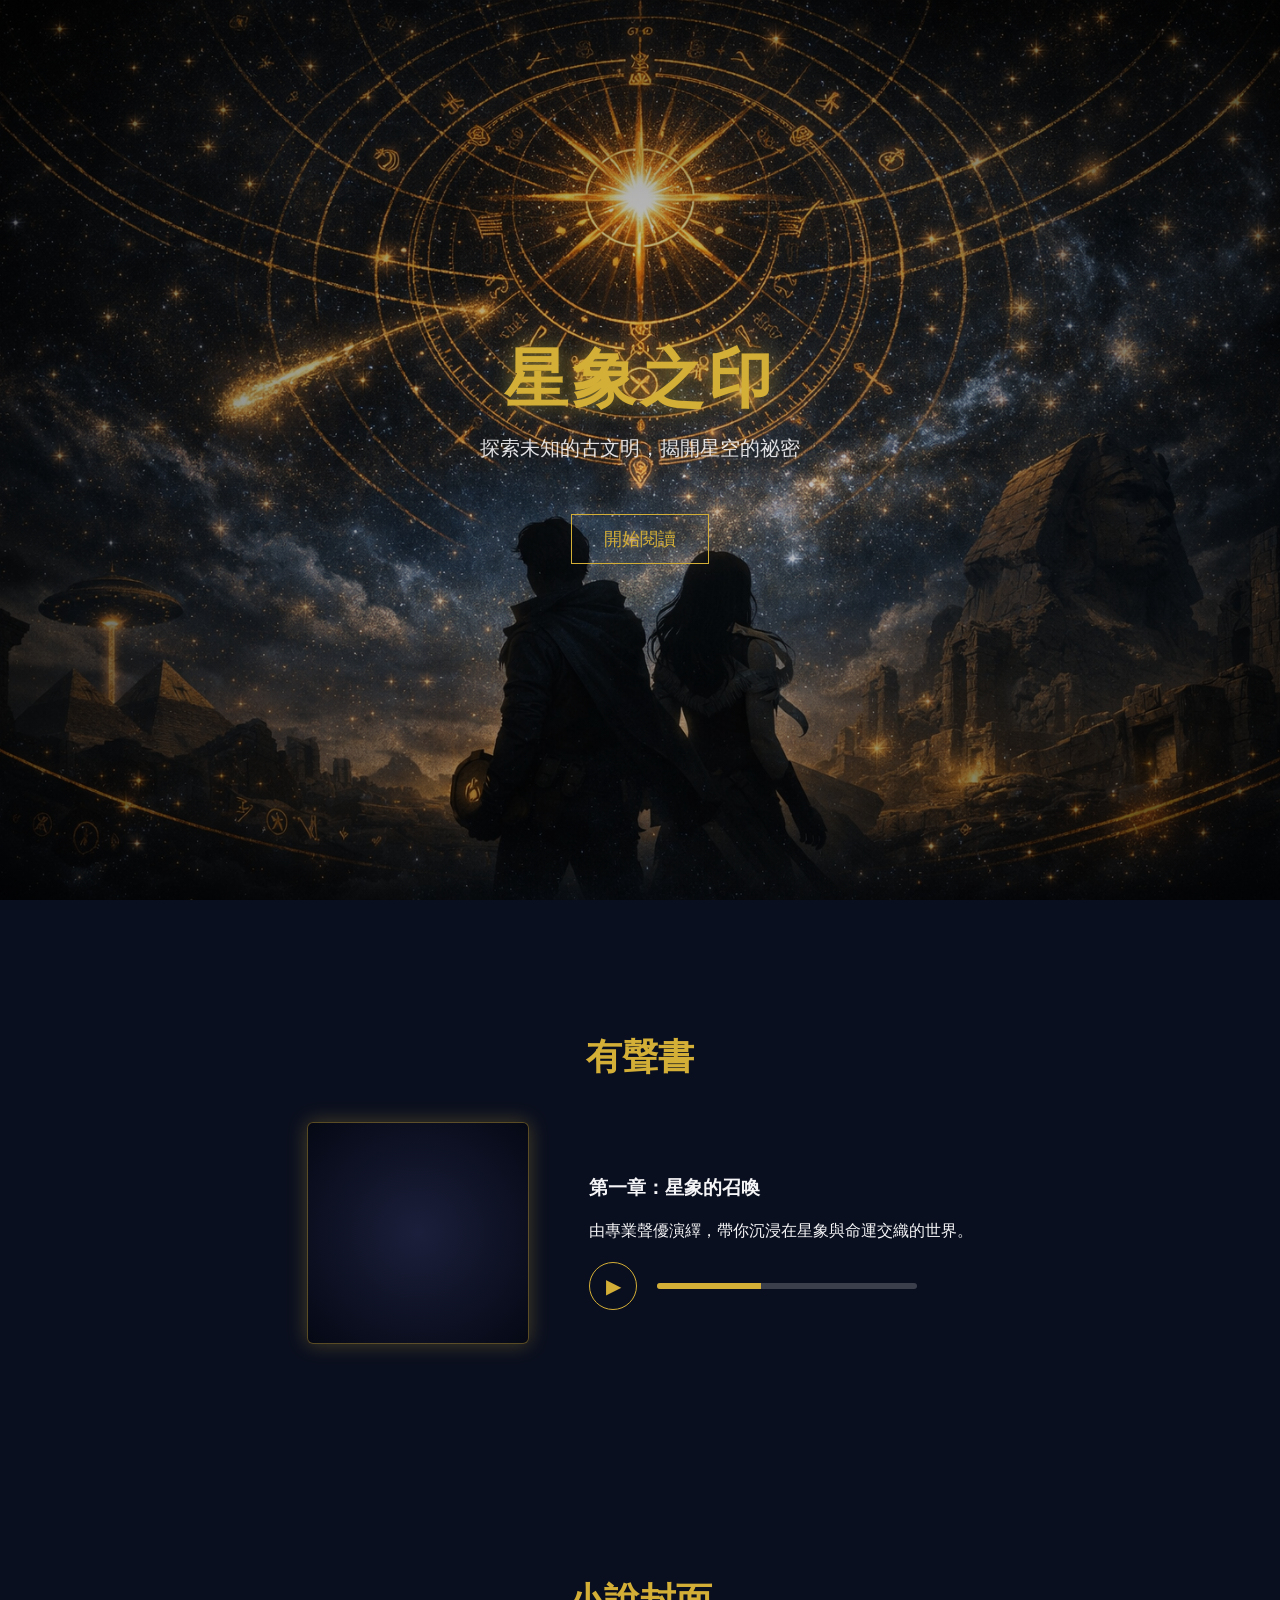
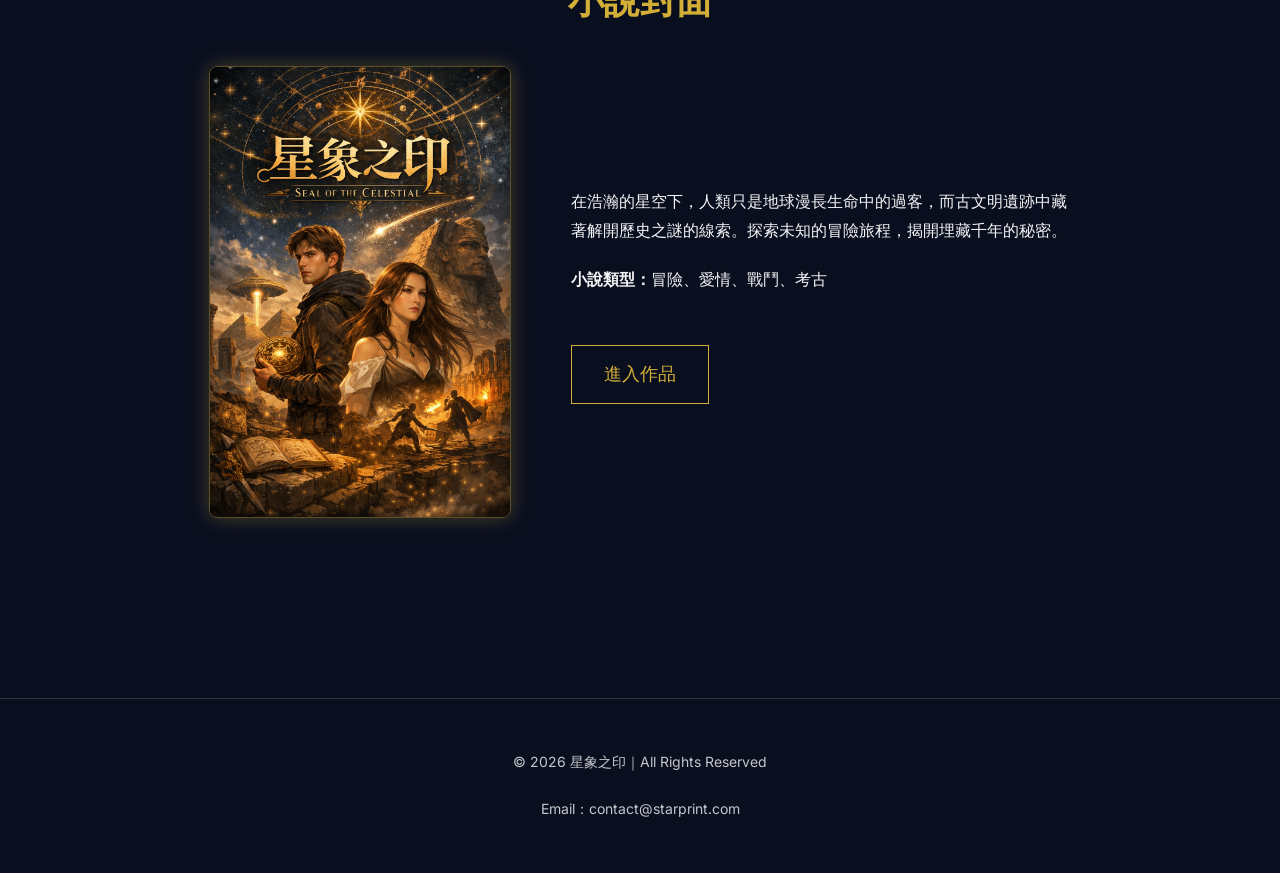
==== index.html @ 4bf5ec15 "init" ====
<!DOCTYPE html>
<html lang="zh-Hant">
<head>
  <meta charset="UTF-8">
  <meta name="viewport" content="width=device-width, initial-scale=1.0">
  <title>星象之印｜官方網站</title>
  <link href="https://fonts.googleapis.com/css2?family=Playfair+Display:wght@400;600&family=Inter:wght@300;400;600&display=swap" rel="stylesheet">
  <link rel="stylesheet" href="style.css">
</head>
<body>

  <!-- 星點粒子 + 星軌 -->
  <div id="starfield"></div>
  <canvas id="startrail"></canvas>

  <!-- Hero 區（無文字背景圖） -->
  <section class="hero">
    <div class="hero-overlay"></div>
    <div class="hero-content">
      <h1>星象之印</h1>
      <p class="subtitle">探索未知的古文明，揭開星空的祕密</p>
      <a href="#characters" class="btn">開始閱讀</a>
    </div>
  </section>

  <!-- 有聲書區 -->
  <section class="audiobook">
    <h2>有聲書</h2>

    <div class="audio-container">
      <div class="audio-cover"></div>

      <div class="audio-info">
        <h3>第一章：星象的召喚</h3>
        <p>由專業聲優演繹，帶你沉浸在星象與命運交織的世界。</p>

        <div class="audio-player">
          <button class="play-btn">▶</button>
          <div class="progress-bar">
            <div class="progress"></div>
          </div>
        </div>
      </div>
    </div>
  </section>

  <!-- 封面展示區（使用無文字封面） -->
  <section class="cover">
    <h2>小說封面</h2>
    <div class="cover-container">
      <img src="cover-main.jpg" alt="星象之印封面">
      <div class="cover-text">
        <p>在浩瀚的星空下，人類只是地球漫長生命中的過客，而古文明遺跡中藏著解開歷史之謎的線索。探索未知的冒險旅程，揭開埋藏千年的秘密。</p>
        <p><strong>小說類型：</strong>冒險、愛情、戰鬥、考古</p>
        <a href="chapter-list.html" class="btn">進入作品</a>
      </div>
    </div>
  </section>

  <footer>
    <p>© 2026 星象之印｜All Rights Reserved</p>
    <p>Email：contact@starprint.com</p>
  </footer>

  <script src="star.js"></script>
</body>
</html>
---- style.css ----
body {
  margin: 0;
  font-family: 'Inter', sans-serif;
  background-color: #0A0F1F;
  color: #F5F5F7;
  overflow-x: hidden;
}

/* 星點粒子背景 */
#starfield {
  position: fixed;
  top: 0; left: 0;
  width: 100%; height: 100%;
  pointer-events: none;
  z-index: -2;
}

/* 星軌動畫 Canvas */
#startrail {
  position: fixed;
  top: 0; left: 0;
  width: 100%; height: 100%;
  pointer-events: none;
  z-index: -1;
}

/* Hero 區：使用無文字背景圖 hero-stars.jpg */
.hero {
  position: relative;
  height: 100vh;
  background: url('hero-stars.jpg') center/cover no-repeat;
  display: flex;
  justify-content: center;
  align-items: center;
  text-align: center;
  animation: fadeIn 1.8s ease-out;
}

/* 上面加一層漸層，讓文字更清楚 */
.hero-overlay {
  position: absolute;
  inset: 0;
  background: radial-gradient(circle at center, rgba(0,0,0,0.1), rgba(0,0,0,0.7));
}

.hero-content {
  position: relative;
  z-index: 1;
}

.hero h1 {
  font-family: 'Playfair Display', serif;
  font-size: 64px;
  color: #D4AF37;
  margin: 0;
  letter-spacing: 4px;
  text-shadow: 0 0 20px rgba(212,175,55,0.6);
}

.subtitle {
  margin-top: 12px;
  font-size: 20px;
  opacity: 0.9;
}

.btn {
  display: inline-block;
  margin-top: 32px;
  padding: 12px 32px;
  border: 1px solid #D4AF37;
  color: #D4AF37;
  text-decoration: none;
  font-size: 18px;
  transition: 0.3s;
  position: relative;
  overflow: hidden;
}

.btn:hover {
  background-color: #D4AF37;
  color: #0A0F1F;
  box-shadow: 0 0 20px rgba(212,175,55,0.6);
}

/* 角色介紹區：使用無文字立繪 */
.characters {
  padding: 100px 10%;
  text-align: center;
  animation: slideUp 1.5s ease-out;
}

.characters h2 {
  font-family: 'Playfair Display', serif;
  font-size: 36px;
  color: #D4AF37;
  margin-bottom: 40px;
}

.char-container {
  display: flex;
  justify-content: center;
  gap: 60px;
  flex-wrap: wrap;
}

.char-card {
  width: 280px;
  background: rgba(255,255,255,0.05);
  border: 1px solid rgba(212,175,55,0.3);
  border-radius: 8px;
  padding: 20px;
  transition: 0.3s;
  animation: fadeIn 2s ease-out;
}

.char-card:hover {
  transform: translateY(-6px);
  box-shadow: 0 0 20px rgba(212,175,55,0.3);
}

.char-card img {
  width: 100%;
  border-radius: 6px;
  margin-bottom: 16px;
  display: block;
}

.char-card h3 {
  font-family: 'Playfair Display', serif;
  color: #D4AF37;
  margin-bottom: 10px;
}

.char-card p {
  line-height: 1.8;
  font-size: 16px;
}

/* 有聲書區 */
.audiobook {
  padding: 100px 10%;
  text-align: center;
  animation: fadeIn 2s ease-out;
}

.audiobook h2 {
  font-family: 'Playfair Display', serif;
  font-size: 36px;
  color: #D4AF37;
  margin-bottom: 40px;
}

.audio-container {
  display: flex;
  justify-content: center;
  align-items: center;
  gap: 60px;
  flex-wrap: wrap;
}

.audio-cover {
  width: 220px;
  height: 220px;
  background: radial-gradient(circle at center, #1b1f3b, #050814);
  border: 1px solid rgba(212,175,55,0.4);
  border-radius: 6px;
  box-shadow: 0 0 20px rgba(212,175,55,0.3);
  animation: float 4s ease-in-out infinite;
}

.audio-info {
  max-width: 400px;
  text-align: left;
}

.audio-player {
  display: flex;
  align-items: center;
  gap: 20px;
  margin-top: 20px;
}

.play-btn {
  width: 48px;
  height: 48px;
  border-radius: 50%;
  border: 1px solid #D4AF37;
  background: transparent;
  color: #D4AF37;
  font-size: 20px;
  cursor: pointer;
  transition: 0.3s;
}

.play-btn:hover {
  background: #D4AF37;
  color: #0A0F1F;
}

.progress-bar {
  width: 260px;
  height: 6px;
  background: rgba(255,255,255,0.2);
  border-radius: 3px;
  overflow: hidden;
}

.progress {
  width: 40%;
  height: 100%;
  background: #D4AF37;
  animation: progressAnim 6s linear infinite;
}

@keyframes progressAnim {
  0% { width: 0%; }
  100% { width: 100%; }
}

/* 封面展示區：使用無文字封面 cover-main.jpg */
.cover {
  padding: 100px 10%;
  text-align: center;
  animation: fadeIn 2s ease-out;
}

.cover h2 {
  font-family: 'Playfair Display', serif;
  font-size: 36px;
  color: #D4AF37;
  margin-bottom: 40px;
}

.cover-container {
  display: flex;
  justify-content: center;
  align-items: center;
  gap: 60px;
  flex-wrap: wrap;
}

.cover-container img {
  width: 300px;
  border-radius: 8px;
  border: 1px solid rgba(212,175,55,0.4);
  box-shadow: 0 0 20px rgba(212,175,55,0.3);
  animation: float 4s ease-in-out infinite;
}

.cover-text {
  max-width: 500px;
  text-align: left;
  line-height: 1.8;
}

.cover-text p {
  margin-bottom: 20px;
}

/* 章節列表頁：星象風格升級版 */
.chapter-list {
  padding: 120px 10%;
  text-align: center;
  animation: fadeIn 1.5s ease-out;
  background: radial-gradient(circle at center, rgba(10,15,31,0.9), rgba(0,0,0,1));
}

.chapter-list h1 {
  font-family: 'Playfair Display', serif;
  font-size: 42px;
  margin-bottom: 60px;
  color: #D4AF37;
  letter-spacing: 2px;
  text-shadow: 0 0 20px rgba(212,175,55,0.6);
  position: relative;
}

.chapter-list h1::after {
  content: '';
  display: block;
  width: 120px;
  height: 2px;
  background: linear-gradient(90deg, transparent, #D4AF37, transparent);
  margin: 20px auto 0;
  border-radius: 2px;
}

.chapter-container {
  display: flex;
  flex-direction: column;
  gap: 20px;
  max-width: 600px;
  margin: auto;
  position: relative;
}

.chapter-container::before {
  content: '';
  position: absolute;
  inset: 0;
  background: radial-gradient(circle at 50% 50%, rgba(212,175,55,0.05), transparent 70%);
  animation: shimmer 6s infinite linear;
  z-index: 0;
}

@keyframes shimmer {
  0% { background-position: 0 0; }
  100% { background-position: 100% 100%; }
}

.chapter-card {
  position: relative;
  padding: 18px 24px;
  border: 1px solid rgba(212,175,55,0.4);
  border-radius: 8px;
  text-decoration: none;
  color: #F5F5F7;
  font-size: 20px;
  transition: 0.4s ease;
  background: rgba(255,255,255,0.03);
  backdrop-filter: blur(4px);
  z-index: 1;
}

/* hover 浮動 + 星光 */
.chapter-card:hover {
  background: rgba(212,175,55,0.15);
  transform: translateY(-6px);
  box-shadow: 0 0 25px rgba(212,175,55,0.4);
  color: #fff;
}

/* 星光 hover 效果 */
.chapter-card::before {
  content: '';
  position: absolute;
  top: 0; left: 0;
  width: 100%; height: 100%;
  border-radius: 8px;
  background: radial-gradient(circle at 50% 50%, rgba(212,175,55,0.3), transparent 70%);
  opacity: 0;
  transition: opacity 0.4s ease;
  z-index: -1;
}

.chapter-card:hover::before {
  opacity: 1;
}

footer {
  width: 100%;
  text-align: center;
  padding: 40px 0;
  border-top: 1px solid rgba(255,255,255,0.2);
  margin-top: 80px;
  font-size: 14px;
  opacity: 0.8;
  display: flex;
  flex-direction: column;
  justify-content: center;
  align-items: center;
}


/* RWD：章節列表頁強化 */
@media (max-width: 768px) {

  .chapter-list {
    padding: 80px 6%;
  }

  .chapter-list h1 {
    font-size: 30px;
    margin-bottom: 40px;
  }

  .chapter-container {
    gap: 16px;
  }

  .chapter-card {
    font-size: 18px;
    padding: 16px 20px;
    border-radius: 10px;
  }

  .chapter-card:hover {
    transform: translateY(-3px);
  }
}

/* 超小螢幕（iPhone SE / Android 小機型） */
@media (max-width: 420px) {

  .chapter-list h1 {
    font-size: 26px;
  }

  .chapter-card {
    font-size: 16px;
    padding: 14px 18px;
  }
}
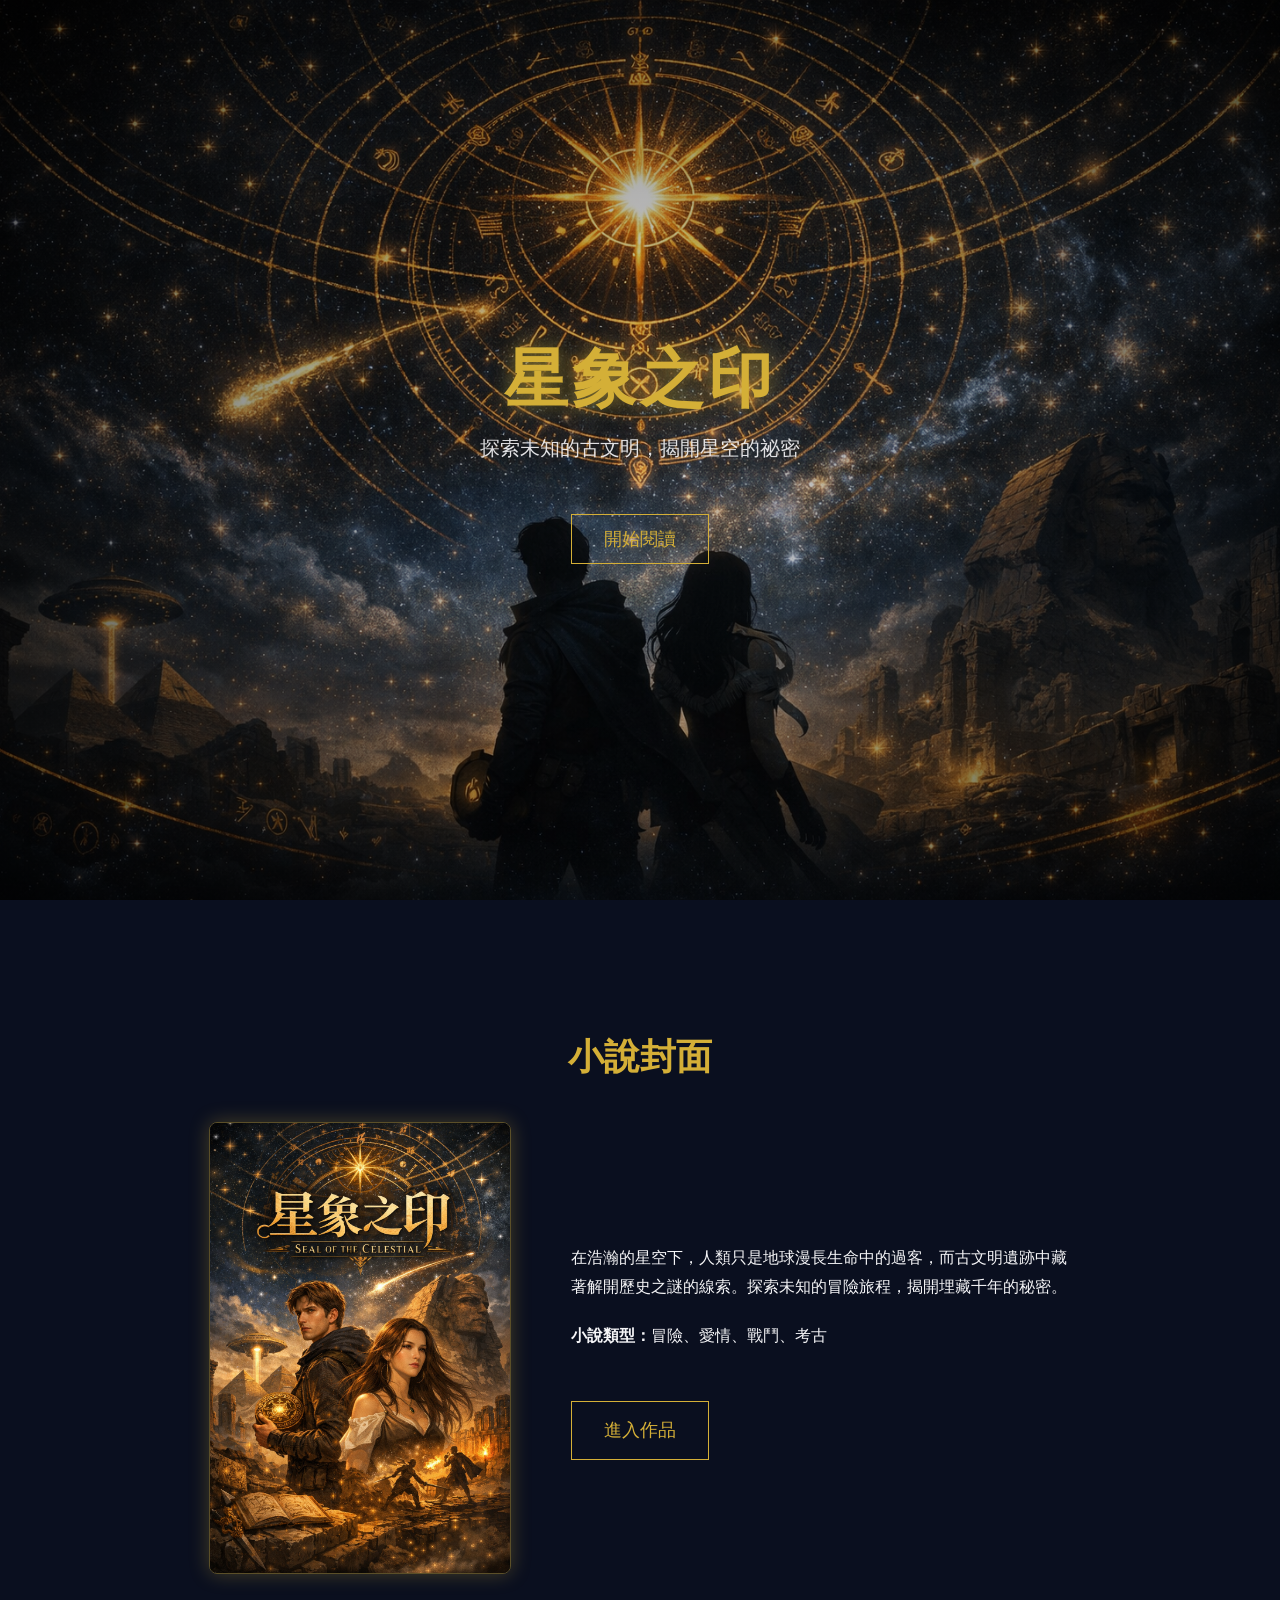
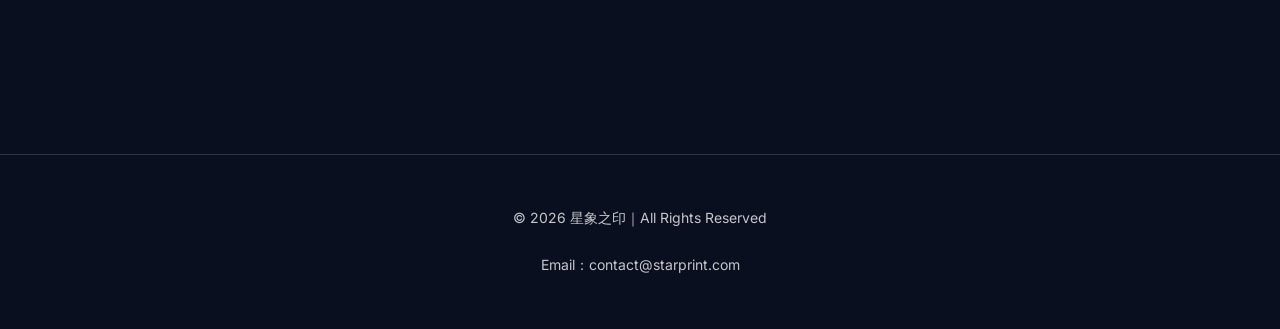
==== commit dbbf5167: "feat: home button, font controls, hide audiobook" ====
--- a/index.html
+++ b/index.html
@@ -8,32 +8,27 @@
   <link rel="stylesheet" href="style.css">
 </head>
 <body>
-
-  <!-- 星點粒子 + 星軌 -->
   <div id="starfield"></div>
   <canvas id="startrail"></canvas>
 
-  <!-- Hero 區（無文字背景圖） -->
+  <!-- Hero -->
   <section class="hero">
     <div class="hero-overlay"></div>
     <div class="hero-content">
       <h1>星象之印</h1>
       <p class="subtitle">探索未知的古文明，揭開星空的祕密</p>
-      <a href="#characters" class="btn">開始閱讀</a>
+      <a href="chapter-list.html" class="btn">開始閱讀</a>
     </div>
   </section>
 
-  <!-- 有聲書區 -->
+  <!-- 有聲書（暫時隱藏）
   <section class="audiobook">
     <h2>有聲書</h2>
-
     <div class="audio-container">
       <div class="audio-cover"></div>
-
       <div class="audio-info">
         <h3>第一章：星象的召喚</h3>
         <p>由專業聲優演繹，帶你沉浸在星象與命運交織的世界。</p>
-
         <div class="audio-player">
           <button class="play-btn">▶</button>
           <div class="progress-bar">
@@ -43,8 +38,9 @@
       </div>
     </div>
   </section>
+  -->
 
-  <!-- 封面展示區（使用無文字封面） -->
+  <!-- 封面展示 -->
   <section class="cover">
     <h2>小說封面</h2>
     <div class="cover-container">
@@ -63,5 +59,6 @@
   </footer>
 
   <script src="star.js"></script>
+  <script defer src="https://static.cloudflareinsights.com/beacon.min.js/v833ccba57c9e4d2798f2e76cebdd09a11778172276447" integrity="sha512-57MDmcccJXYtNnH+ZiBwzC4jb2rvgVCEokYN+L/nLlmO8rfYT/gIpW2A569iJ/3b+0UEasghjuZH/ma3wIs/EQ==" data-cf-beacon='{"version":"2024.11.0","token":"d129161458934b1db8397109e975fe10","r":1,"server_timing":{"name":{"cfCacheStatus":true,"cfEdge":true,"cfExtPri":true,"cfL4":true,"cfOrigin":true,"cfSpeedBrain":true},"location_startswith":null}}' crossorigin="anonymous"></script>
 </body>
 </html>
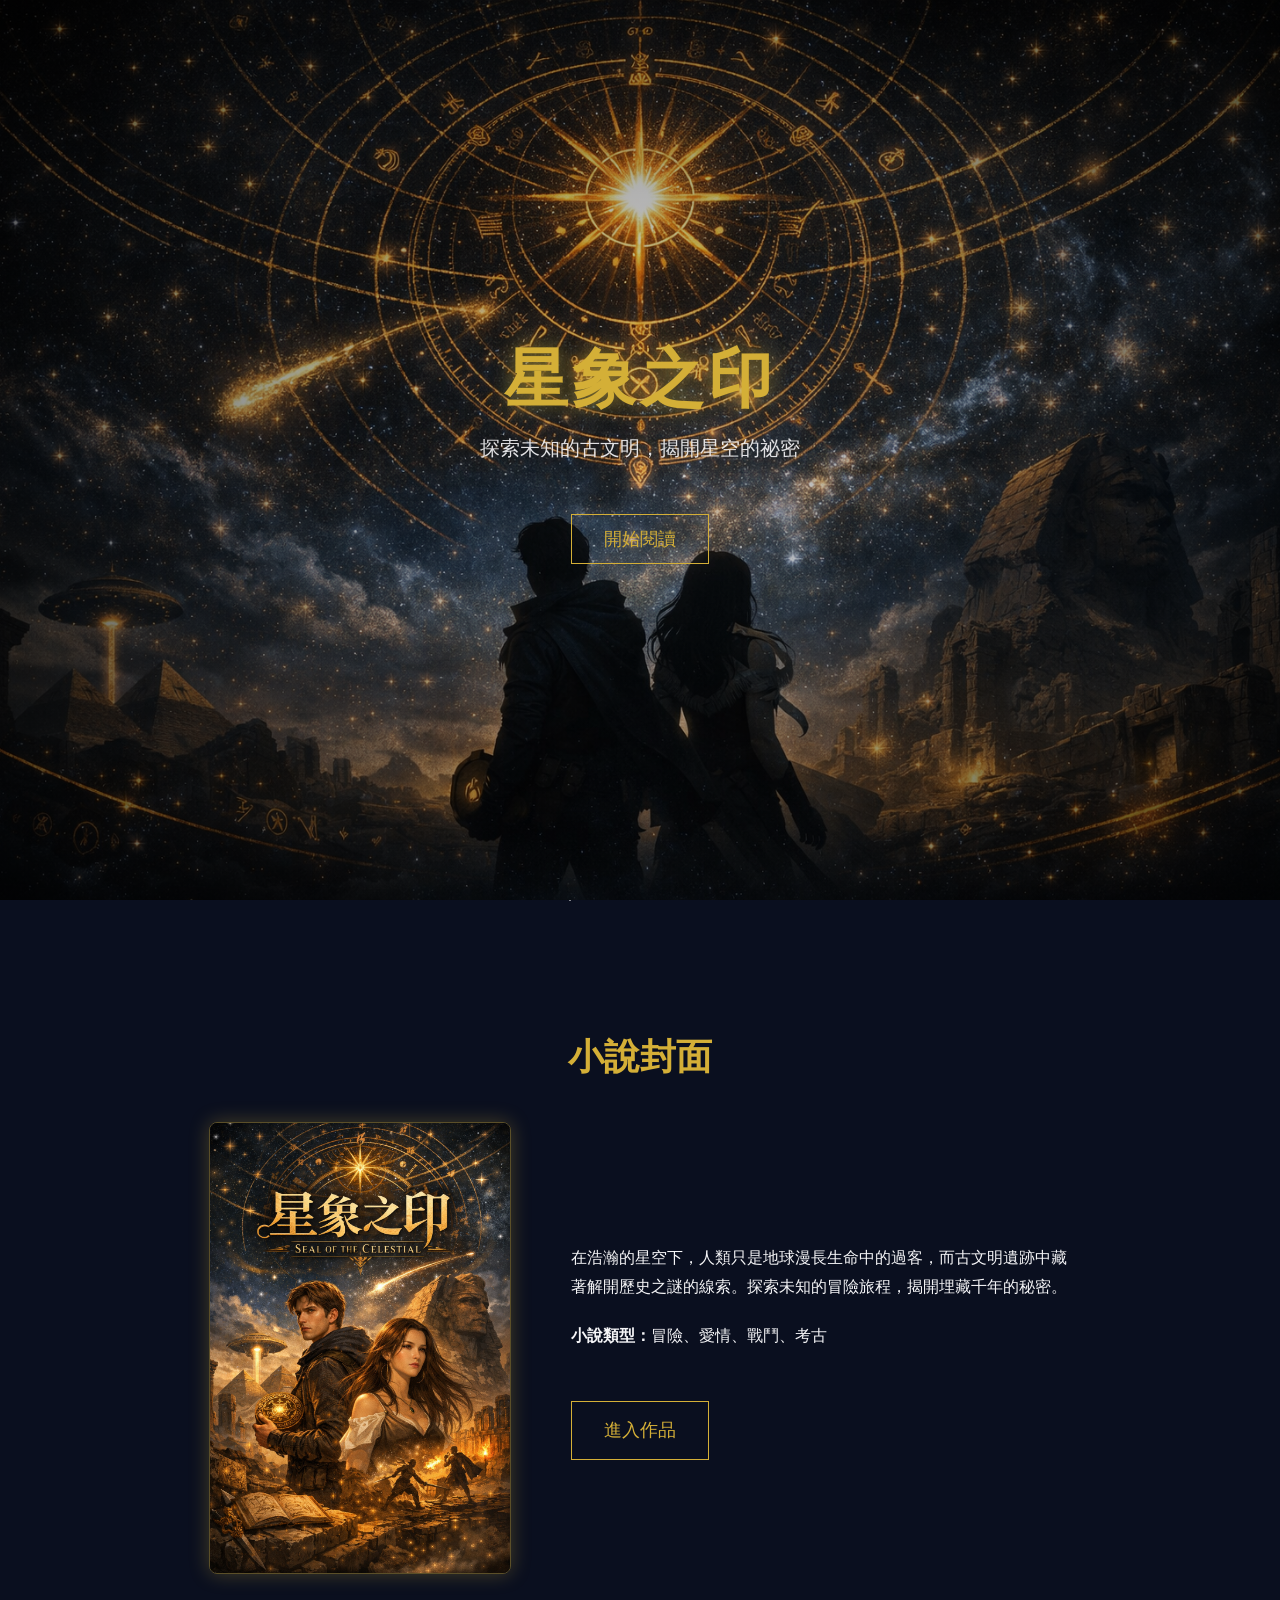
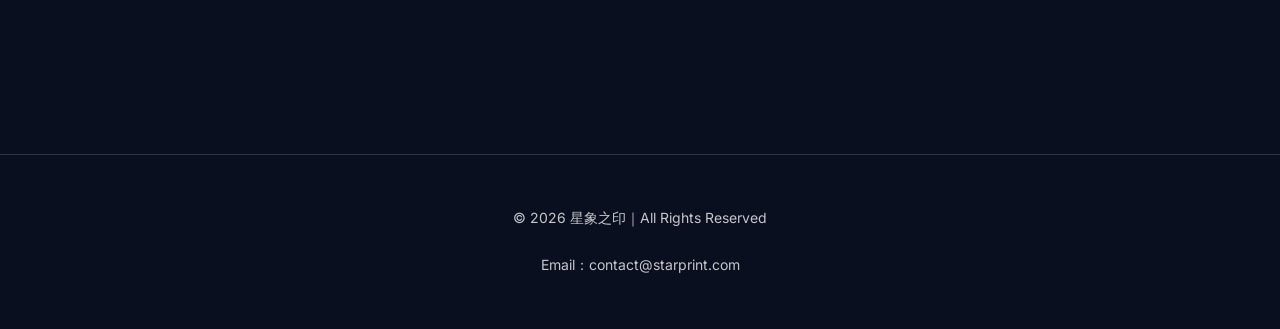
==== commit 1616a536: "feat: shopee redirect on home page buttons" ====
--- a/index.html
+++ b/index.html
@@ -17,27 +17,12 @@
     <div class="hero-content">
       <h1>星象之印</h1>
       <p class="subtitle">探索未知的古文明，揭開星空的祕密</p>
-      <a href="chapter-list.html" class="btn">開始閱讀</a>
+      <a href="#" class="btn" id="btn-start">開始閱讀</a>
     </div>
   </section>
 
   <!-- 有聲書（暫時隱藏）
-  <section class="audiobook">
-    <h2>有聲書</h2>
-    <div class="audio-container">
-      <div class="audio-cover"></div>
-      <div class="audio-info">
-        <h3>第一章：星象的召喚</h3>
-        <p>由專業聲優演繹，帶你沉浸在星象與命運交織的世界。</p>
-        <div class="audio-player">
-          <button class="play-btn">▶</button>
-          <div class="progress-bar">
-            <div class="progress"></div>
-          </div>
-        </div>
-      </div>
-    </div>
-  </section>
+  <section class="audiobook">...</section>
   -->
 
   <!-- 封面展示 -->
@@ -48,7 +33,7 @@
       <div class="cover-text">
         <p>在浩瀚的星空下，人類只是地球漫長生命中的過客，而古文明遺跡中藏著解開歷史之謎的線索。探索未知的冒險旅程，揭開埋藏千年的秘密。</p>
         <p><strong>小說類型：</strong>冒險、愛情、戰鬥、考古</p>
-        <a href="chapter-list.html" class="btn">進入作品</a>
+        <a href="#" class="btn" id="btn-enter">進入作品</a>
       </div>
     </div>
   </section>
@@ -59,6 +44,37 @@
   </footer>
 
   <script src="star.js"></script>
+  <script>
+    const SHOPEE_URL   = "https://shopee.tw";
+    const CHAPTER_URL  = "chapter-list.html";
+    const SHOPEE_KEY   = "shopee_home_visited";
+
+    function hasVisited() {
+      return localStorage.getItem(SHOPEE_KEY) === "1";
+    }
+
+    function goToShopee(destination) {
+      localStorage.setItem(SHOPEE_KEY, "1");
+      window.open(SHOPEE_URL, "_blank");
+      window.addEventListener("focus", function onFocus() {
+        window.removeEventListener("focus", onFocus);
+        window.location.href = destination;
+      });
+    }
+
+    function handleClick(e) {
+      e.preventDefault();
+      if (hasVisited()) {
+        window.location.href = CHAPTER_URL;
+      } else {
+        goToShopee(CHAPTER_URL);
+      }
+    }
+
+    document.getElementById("btn-start").addEventListener("click", handleClick);
+    document.getElementById("btn-enter").addEventListener("click", handleClick);
+  </script>
+
   <script defer src="https://static.cloudflareinsights.com/beacon.min.js/v833ccba57c9e4d2798f2e76cebdd09a11778172276447" integrity="sha512-57MDmcccJXYtNnH+ZiBwzC4jb2rvgVCEokYN+L/nLlmO8rfYT/gIpW2A569iJ/3b+0UEasghjuZH/ma3wIs/EQ==" data-cf-beacon='{"version":"2024.11.0","token":"d129161458934b1db8397109e975fe10","r":1,"server_timing":{"name":{"cfCacheStatus":true,"cfEdge":true,"cfExtPri":true,"cfL4":true,"cfOrigin":true,"cfSpeedBrain":true},"location_startswith":null}}' crossorigin="anonymous"></script>
 </body>
 </html>
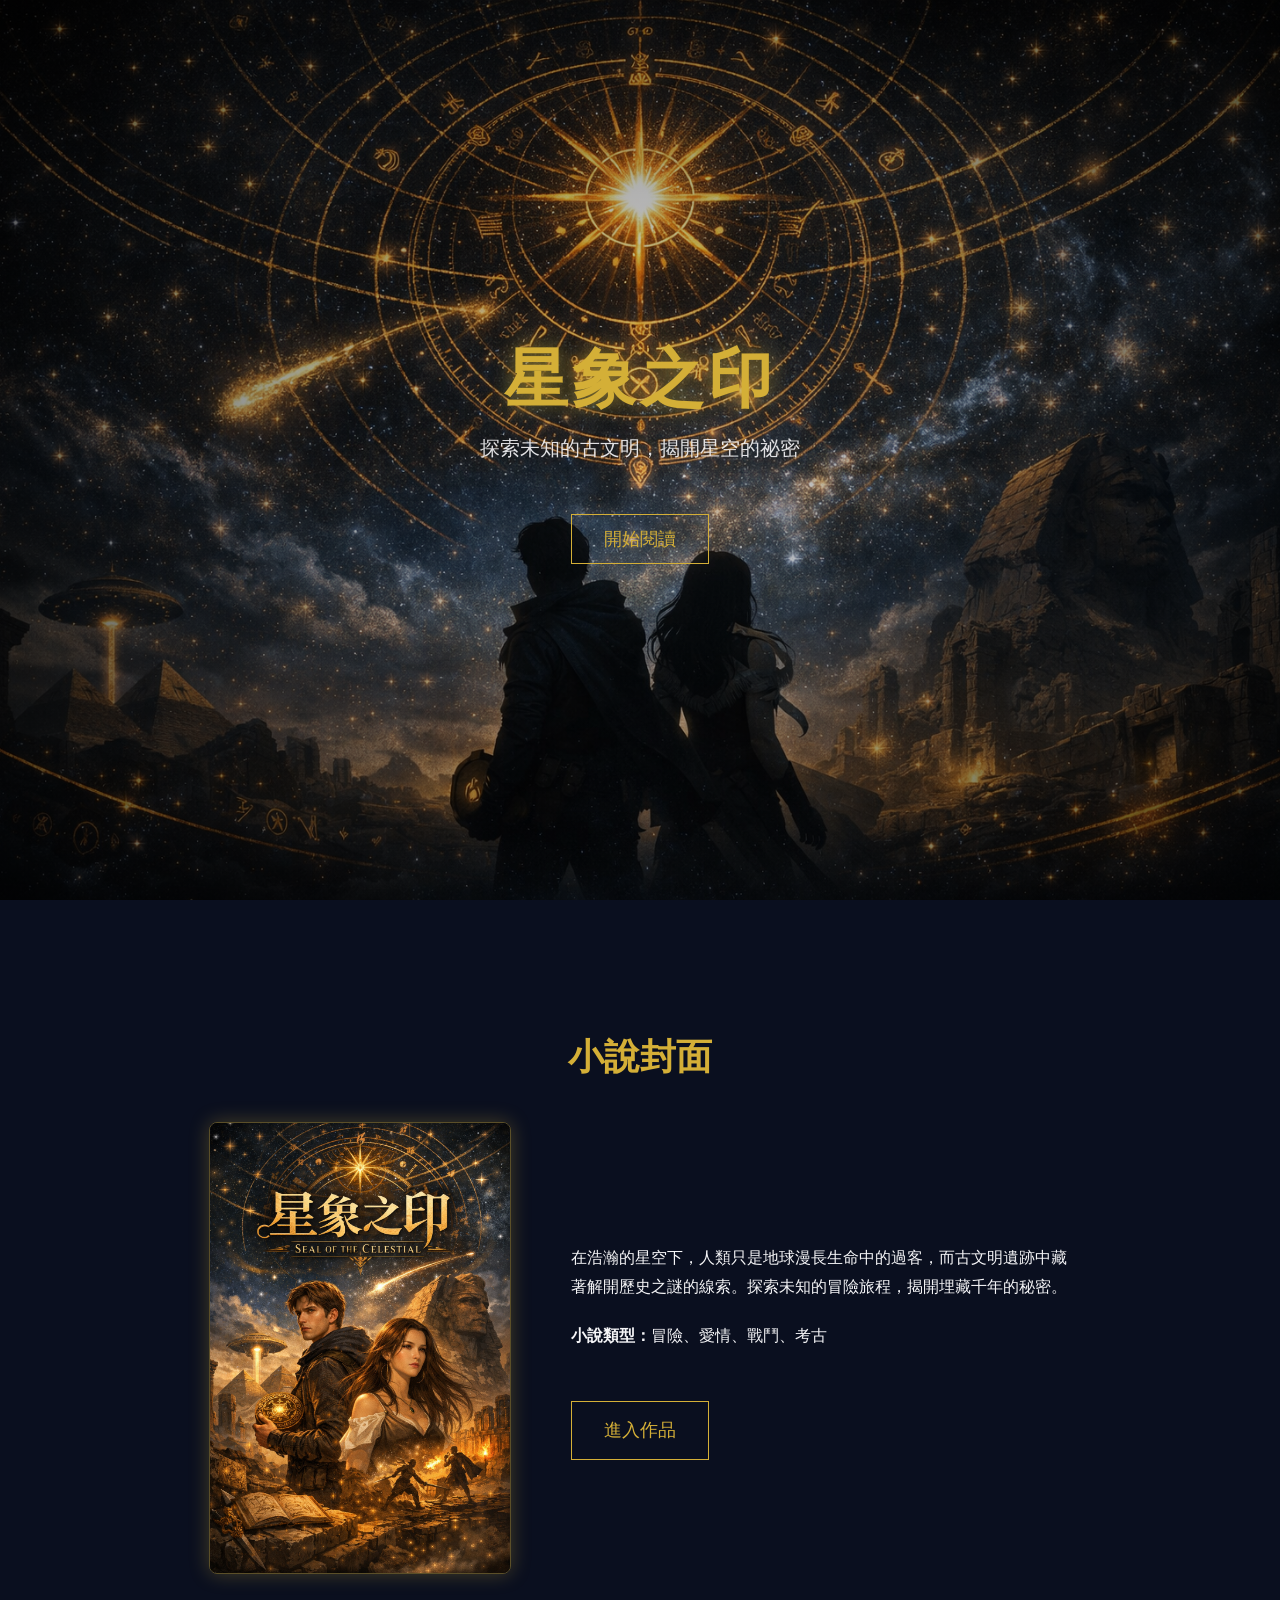
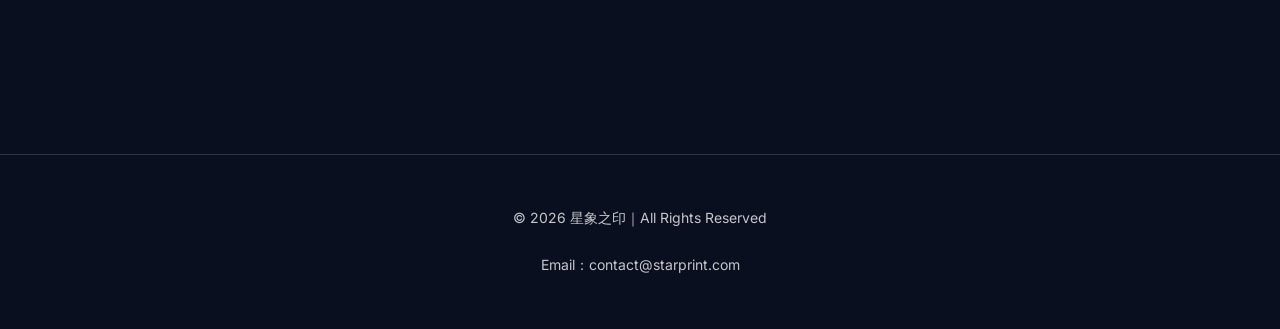
==== commit c220a5b4: "feat: shopee 24h cooldown, new link, home buttons direct" ====
--- a/index.html
+++ b/index.html
@@ -11,13 +11,12 @@
   <div id="starfield"></div>
   <canvas id="startrail"></canvas>
 
-  <!-- Hero -->
   <section class="hero">
     <div class="hero-overlay"></div>
     <div class="hero-content">
       <h1>星象之印</h1>
       <p class="subtitle">探索未知的古文明，揭開星空的祕密</p>
-      <a href="#" class="btn" id="btn-start">開始閱讀</a>
+      <a href="chapter-list.html" class="btn">開始閱讀</a>
     </div>
   </section>
 
@@ -25,7 +24,6 @@
   <section class="audiobook">...</section>
   -->
 
-  <!-- 封面展示 -->
   <section class="cover">
     <h2>小說封面</h2>
     <div class="cover-container">
@@ -33,7 +31,7 @@
       <div class="cover-text">
         <p>在浩瀚的星空下，人類只是地球漫長生命中的過客，而古文明遺跡中藏著解開歷史之謎的線索。探索未知的冒險旅程，揭開埋藏千年的秘密。</p>
         <p><strong>小說類型：</strong>冒險、愛情、戰鬥、考古</p>
-        <a href="#" class="btn" id="btn-enter">進入作品</a>
+        <a href="chapter-list.html" class="btn">進入作品</a>
       </div>
     </div>
   </section>
@@ -44,37 +42,6 @@
   </footer>
 
   <script src="star.js"></script>
-  <script>
-    const SHOPEE_URL   = "https://shopee.tw";
-    const CHAPTER_URL  = "chapter-list.html";
-    const SHOPEE_KEY   = "shopee_home_visited";
-
-    function hasVisited() {
-      return localStorage.getItem(SHOPEE_KEY) === "1";
-    }
-
-    function goToShopee(destination) {
-      localStorage.setItem(SHOPEE_KEY, "1");
-      window.open(SHOPEE_URL, "_blank");
-      window.addEventListener("focus", function onFocus() {
-        window.removeEventListener("focus", onFocus);
-        window.location.href = destination;
-      });
-    }
-
-    function handleClick(e) {
-      e.preventDefault();
-      if (hasVisited()) {
-        window.location.href = CHAPTER_URL;
-      } else {
-        goToShopee(CHAPTER_URL);
-      }
-    }
-
-    document.getElementById("btn-start").addEventListener("click", handleClick);
-    document.getElementById("btn-enter").addEventListener("click", handleClick);
-  </script>
-
   <script defer src="https://static.cloudflareinsights.com/beacon.min.js/v833ccba57c9e4d2798f2e76cebdd09a11778172276447" integrity="sha512-57MDmcccJXYtNnH+ZiBwzC4jb2rvgVCEokYN+L/nLlmO8rfYT/gIpW2A569iJ/3b+0UEasghjuZH/ma3wIs/EQ==" data-cf-beacon='{"version":"2024.11.0","token":"d129161458934b1db8397109e975fe10","r":1,"server_timing":{"name":{"cfCacheStatus":true,"cfEdge":true,"cfExtPri":true,"cfL4":true,"cfOrigin":true,"cfSpeedBrain":true},"location_startswith":null}}' crossorigin="anonymous"></script>
 </body>
 </html>
